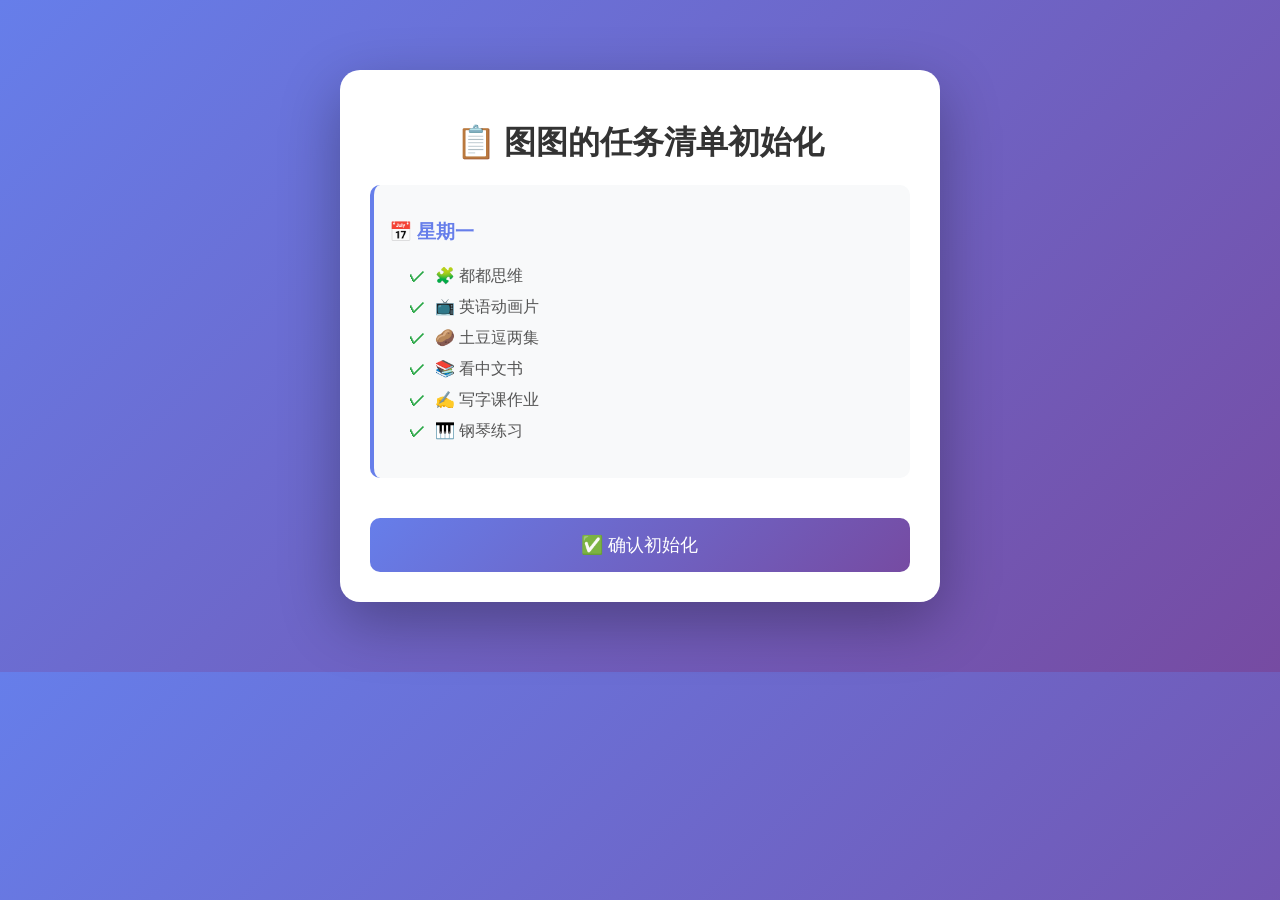
==== init.html @ ba13f6a2 "Add init page for Monday tasks" ====
<!DOCTYPE html>
<html lang="zh-CN">
<head>
    <meta charset="UTF-8">
    <meta name="viewport" content="width=device-width, initial-scale=1.0">
    <title>📋 图图的任务清单 - 初始化</title>
    <style>
        body {
            font-family: -apple-system, BlinkMacSystemFont, "Segoe UI", Roboto, sans-serif;
            max-width: 600px;
            margin: 50px auto;
            padding: 20px;
            background: linear-gradient(135deg, #667eea 0%, #764ba2 100%);
            color: white;
        }
        .card {
            background: white;
            color: #333;
            padding: 30px;
            border-radius: 20px;
            box-shadow: 0 20px 60px rgba(0,0,0,0.3);
        }
        h1 {
            text-align: center;
            margin-bottom: 20px;
        }
        .task-group {
            margin: 20px 0;
            padding: 15px;
            background: #f8f9fa;
            border-radius: 10px;
            border-left: 4px solid #667eea;
        }
        .task-group h3 {
            margin-bottom: 10px;
            color: #667eea;
        }
        .task-list {
            list-style: none;
            padding-left: 20px;
        }
        .task-list li {
            padding: 5px 0;
            color: #555;
        }
        .task-list li::before {
            content: '✓';
            color: #28a745;
            font-weight: bold;
            margin-right: 10px;
        }
        button {
            width: 100%;
            padding: 15px;
            margin-top: 20px;
            border: none;
            background: linear-gradient(135deg, #667eea, #764ba2);
            color: white;
            font-size: 18px;
            border-radius: 10px;
            cursor: pointer;
        }
        button:hover {
            opacity: 0.9;
        }
        .success {
            text-align: center;
            padding: 20px;
            background: #d4edda;
            color: #155724;
            border-radius: 10px;
            margin-top: 20px;
            display: none;
        }
    </style>
</head>
<body>
    <div class="card">
        <h1>📋 图图的任务清单初始化</h1>
        
        <div class="task-group">
            <h3>📅 星期一</h3>
            <ul class="task-list">
                <li>🧩 都都思维</li>
                <li>📺 英语动画片</li>
                <li>🥔 土豆逗两集</li>
                <li>📚 看中文书</li>
                <li>✍️ 写字课作业</li>
                <li>🎹 钢琴练习</li>
            </ul>
        </div>
        
        <button onclick="initTasks()">✅ 确认初始化</button>
        
        <div class="success" id="successMsg">
            🎉 初始化成功！<br>
            <a href="today.html" style="color: #155724; font-weight: bold;">前往任务清单 →</a>
        </div>
    </div>

    <script>
        const WEEKDAY_TASKS = {
            monday: [
                '🧩 都都思维',
                '📺 英语动画片',
                '🥔 土豆逗两集',
                '📚 看中文书',
                '✍️ 写字课作业',
                '🎹 钢琴练习'
            ]
        };

        function initTasks() {
            const storage = {
                tasks: {},
                history: {}
            };

            // 初始化星期一的任务
            storage.tasks.monday = WEEKDAY_TASKS.monday;
            
            // 其他星期初始化为空
            ['sunday', 'tuesday', 'wednesday', 'thursday', 'friday', 'saturday'].forEach(day => {
                storage.tasks[day] = [];
            });

            // 保存到 localStorage
            localStorage.setItem('tudouData', JSON.stringify(storage));

            // 显示成功消息
            document.getElementById('successMsg').style.display = 'block';
            document.querySelector('button').style.display = 'none';
        }
    </script>
</body>
</html>
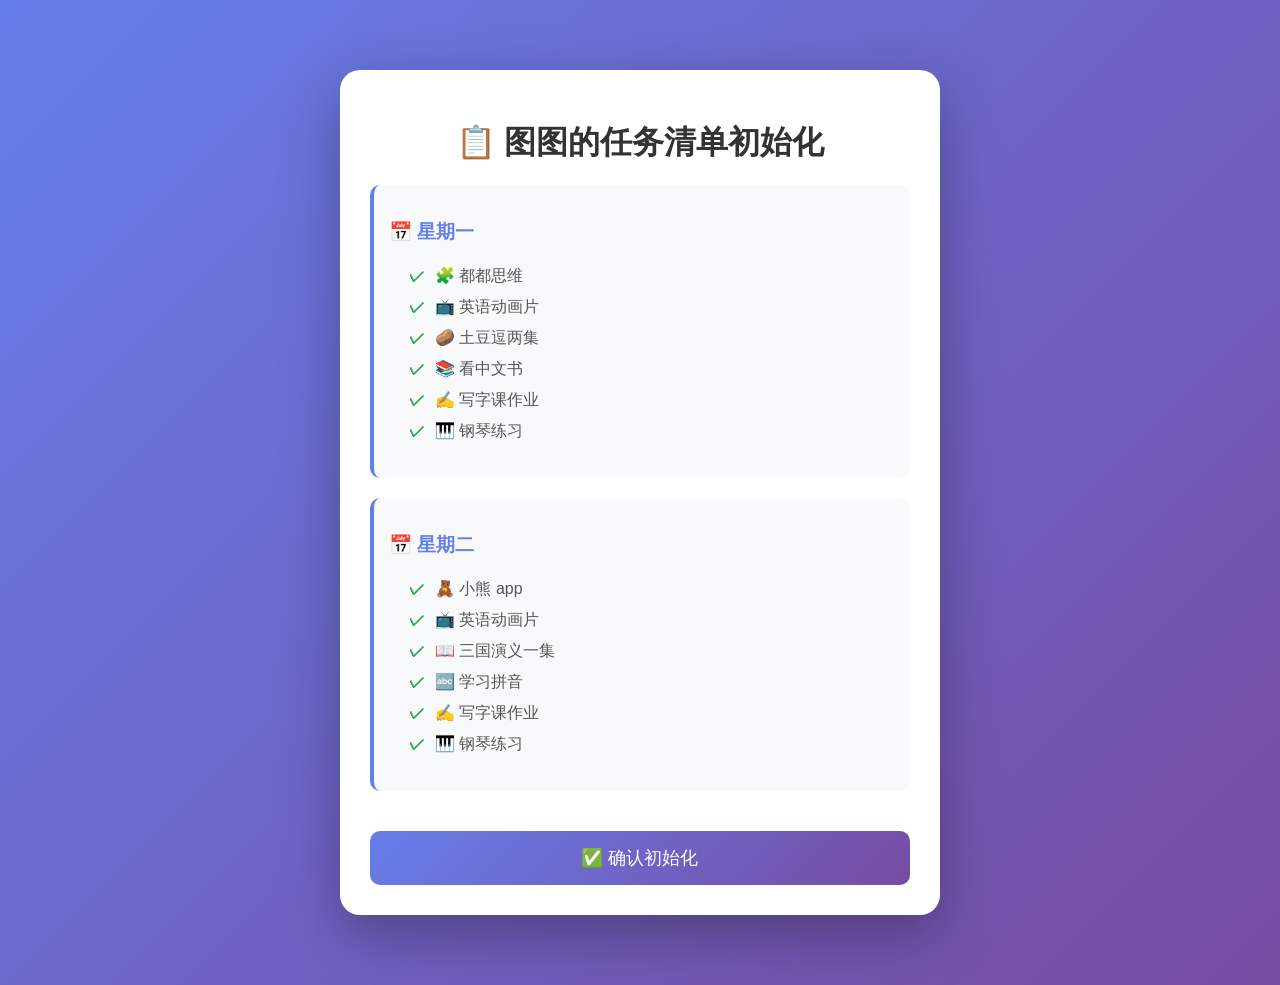
==== commit df76a7d1: "Add Tuesday tasks" ====
--- a/init.html
+++ b/init.html
@@ -90,6 +90,18 @@
             </ul>
         </div>
         
+        <div class="task-group">
+            <h3>📅 星期二</h3>
+            <ul class="task-list">
+                <li>🧸 小熊 app</li>
+                <li>📺 英语动画片</li>
+                <li>📖 三国演义一集</li>
+                <li>🔤 学习拼音</li>
+                <li>✍️ 写字课作业</li>
+                <li>🎹 钢琴练习</li>
+            </ul>
+        </div>
+        
         <button onclick="initTasks()">✅ 确认初始化</button>
         
         <div class="success" id="successMsg">
@@ -107,6 +119,14 @@
                 '📚 看中文书',
                 '✍️ 写字课作业',
                 '🎹 钢琴练习'
+            ],
+            tuesday: [
+                '🧸 小熊 app',
+                '📺 英语动画片',
+                '📖 三国演义一集',
+                '🔤 学习拼音',
+                '✍️ 写字课作业',
+                '🎹 钢琴练习'
             ]
         };
 
@@ -116,11 +136,12 @@
                 history: {}
             };
 
-            // 初始化星期一的任务
+            // 初始化已配置的任务
             storage.tasks.monday = WEEKDAY_TASKS.monday;
+            storage.tasks.tuesday = WEEKDAY_TASKS.tuesday;
             
             // 其他星期初始化为空
-            ['sunday', 'tuesday', 'wednesday', 'thursday', 'friday', 'saturday'].forEach(day => {
+            ['sunday', 'wednesday', 'thursday', 'friday', 'saturday'].forEach(day => {
                 storage.tasks[day] = [];
             });
 
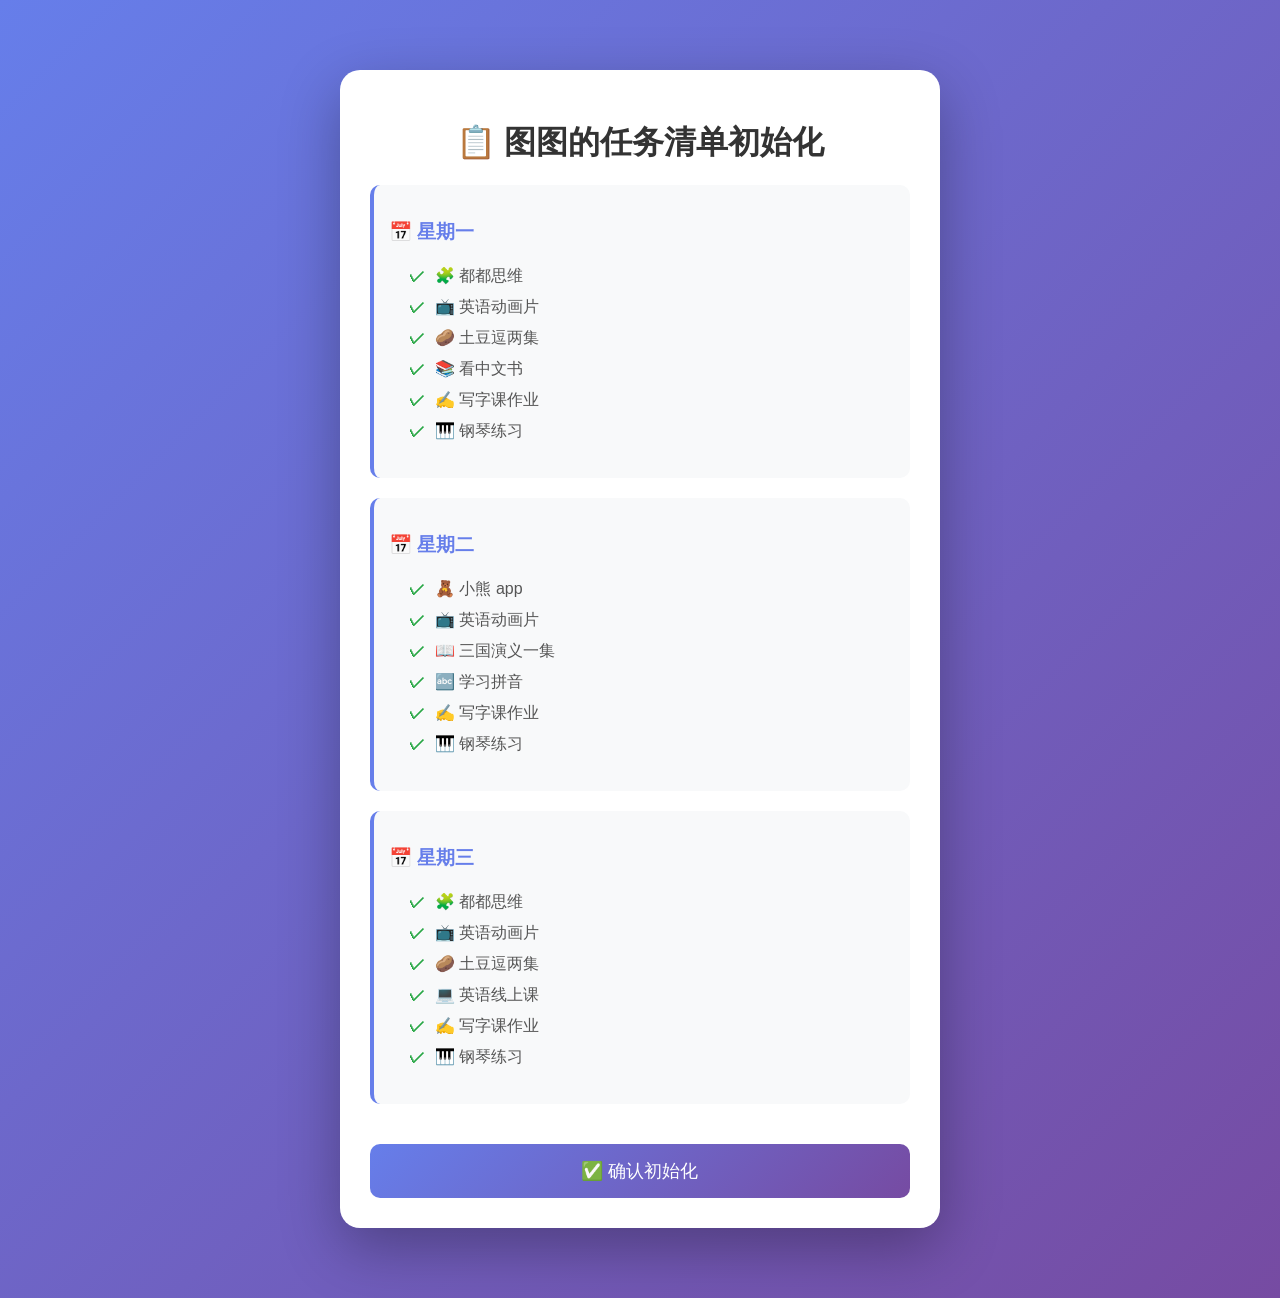
==== commit dd33e38f: "Add Wednesday tasks" ====
--- a/init.html
+++ b/init.html
@@ -102,6 +102,18 @@
             </ul>
         </div>
         
+        <div class="task-group">
+            <h3>📅 星期三</h3>
+            <ul class="task-list">
+                <li>🧩 都都思维</li>
+                <li>📺 英语动画片</li>
+                <li>🥔 土豆逗两集</li>
+                <li>💻 英语线上课</li>
+                <li>✍️ 写字课作业</li>
+                <li>🎹 钢琴练习</li>
+            </ul>
+        </div>
+        
         <button onclick="initTasks()">✅ 确认初始化</button>
         
         <div class="success" id="successMsg">
@@ -127,6 +139,14 @@
                 '🔤 学习拼音',
                 '✍️ 写字课作业',
                 '🎹 钢琴练习'
+            ],
+            wednesday: [
+                '🧩 都都思维',
+                '📺 英语动画片',
+                '🥔 土豆逗两集',
+                '💻 英语线上课',
+                '✍️ 写字课作业',
+                '🎹 钢琴练习'
             ]
         };
 
@@ -139,9 +159,10 @@
             // 初始化已配置的任务
             storage.tasks.monday = WEEKDAY_TASKS.monday;
             storage.tasks.tuesday = WEEKDAY_TASKS.tuesday;
+            storage.tasks.wednesday = WEEKDAY_TASKS.wednesday;
             
             // 其他星期初始化为空
-            ['sunday', 'wednesday', 'thursday', 'friday', 'saturday'].forEach(day => {
+            ['sunday', 'thursday', 'friday', 'saturday'].forEach(day => {
                 storage.tasks[day] = [];
             });
 
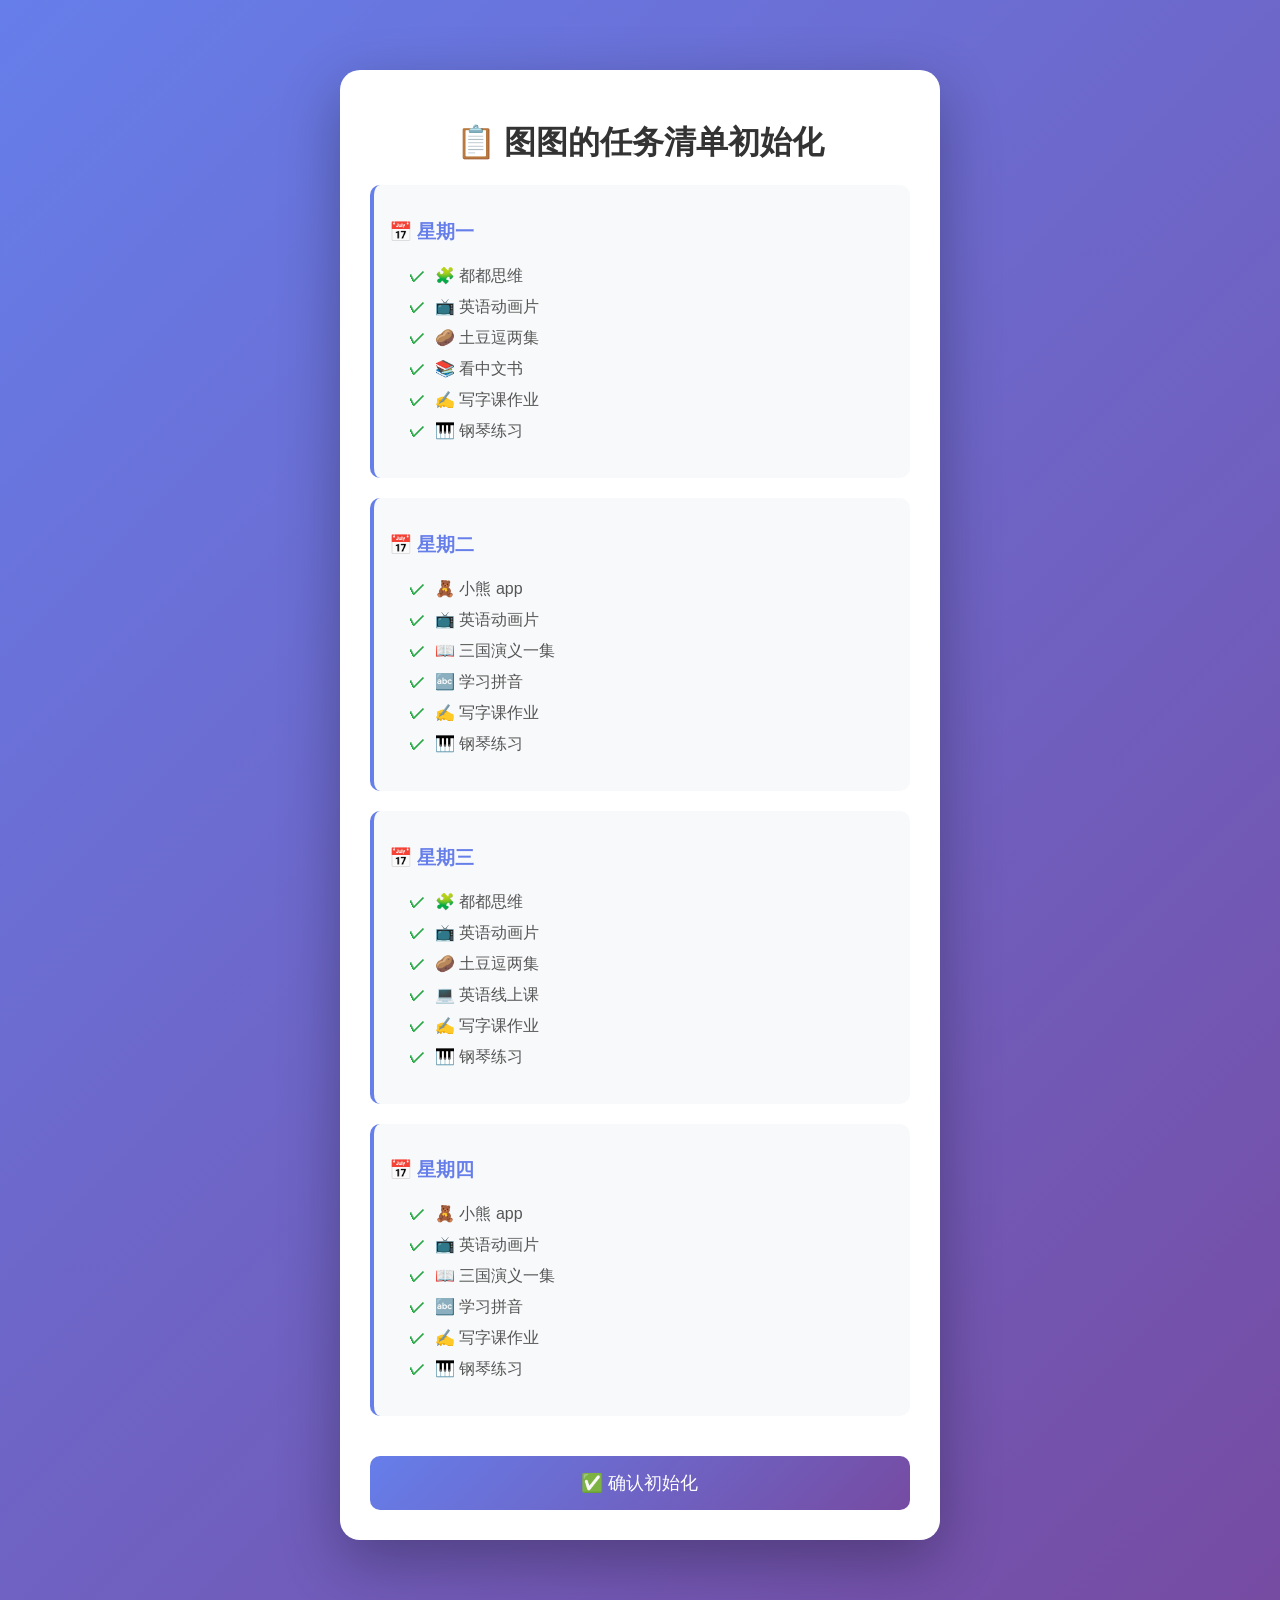
==== commit eba22396: "Add Thursday tasks" ====
--- a/init.html
+++ b/init.html
@@ -114,6 +114,18 @@
             </ul>
         </div>
         
+        <div class="task-group">
+            <h3>📅 星期四</h3>
+            <ul class="task-list">
+                <li>🧸 小熊 app</li>
+                <li>📺 英语动画片</li>
+                <li>📖 三国演义一集</li>
+                <li>🔤 学习拼音</li>
+                <li>✍️ 写字课作业</li>
+                <li>🎹 钢琴练习</li>
+            </ul>
+        </div>
+        
         <button onclick="initTasks()">✅ 确认初始化</button>
         
         <div class="success" id="successMsg">
@@ -147,6 +159,14 @@
                 '💻 英语线上课',
                 '✍️ 写字课作业',
                 '🎹 钢琴练习'
+            ],
+            thursday: [
+                '🧸 小熊 app',
+                '📺 英语动画片',
+                '📖 三国演义一集',
+                '🔤 学习拼音',
+                '✍️ 写字课作业',
+                '🎹 钢琴练习'
             ]
         };
 
@@ -160,9 +180,10 @@
             storage.tasks.monday = WEEKDAY_TASKS.monday;
             storage.tasks.tuesday = WEEKDAY_TASKS.tuesday;
             storage.tasks.wednesday = WEEKDAY_TASKS.wednesday;
+            storage.tasks.thursday = WEEKDAY_TASKS.thursday;
             
             // 其他星期初始化为空
-            ['sunday', 'thursday', 'friday', 'saturday'].forEach(day => {
+            ['sunday', 'friday', 'saturday'].forEach(day => {
                 storage.tasks[day] = [];
             });
 
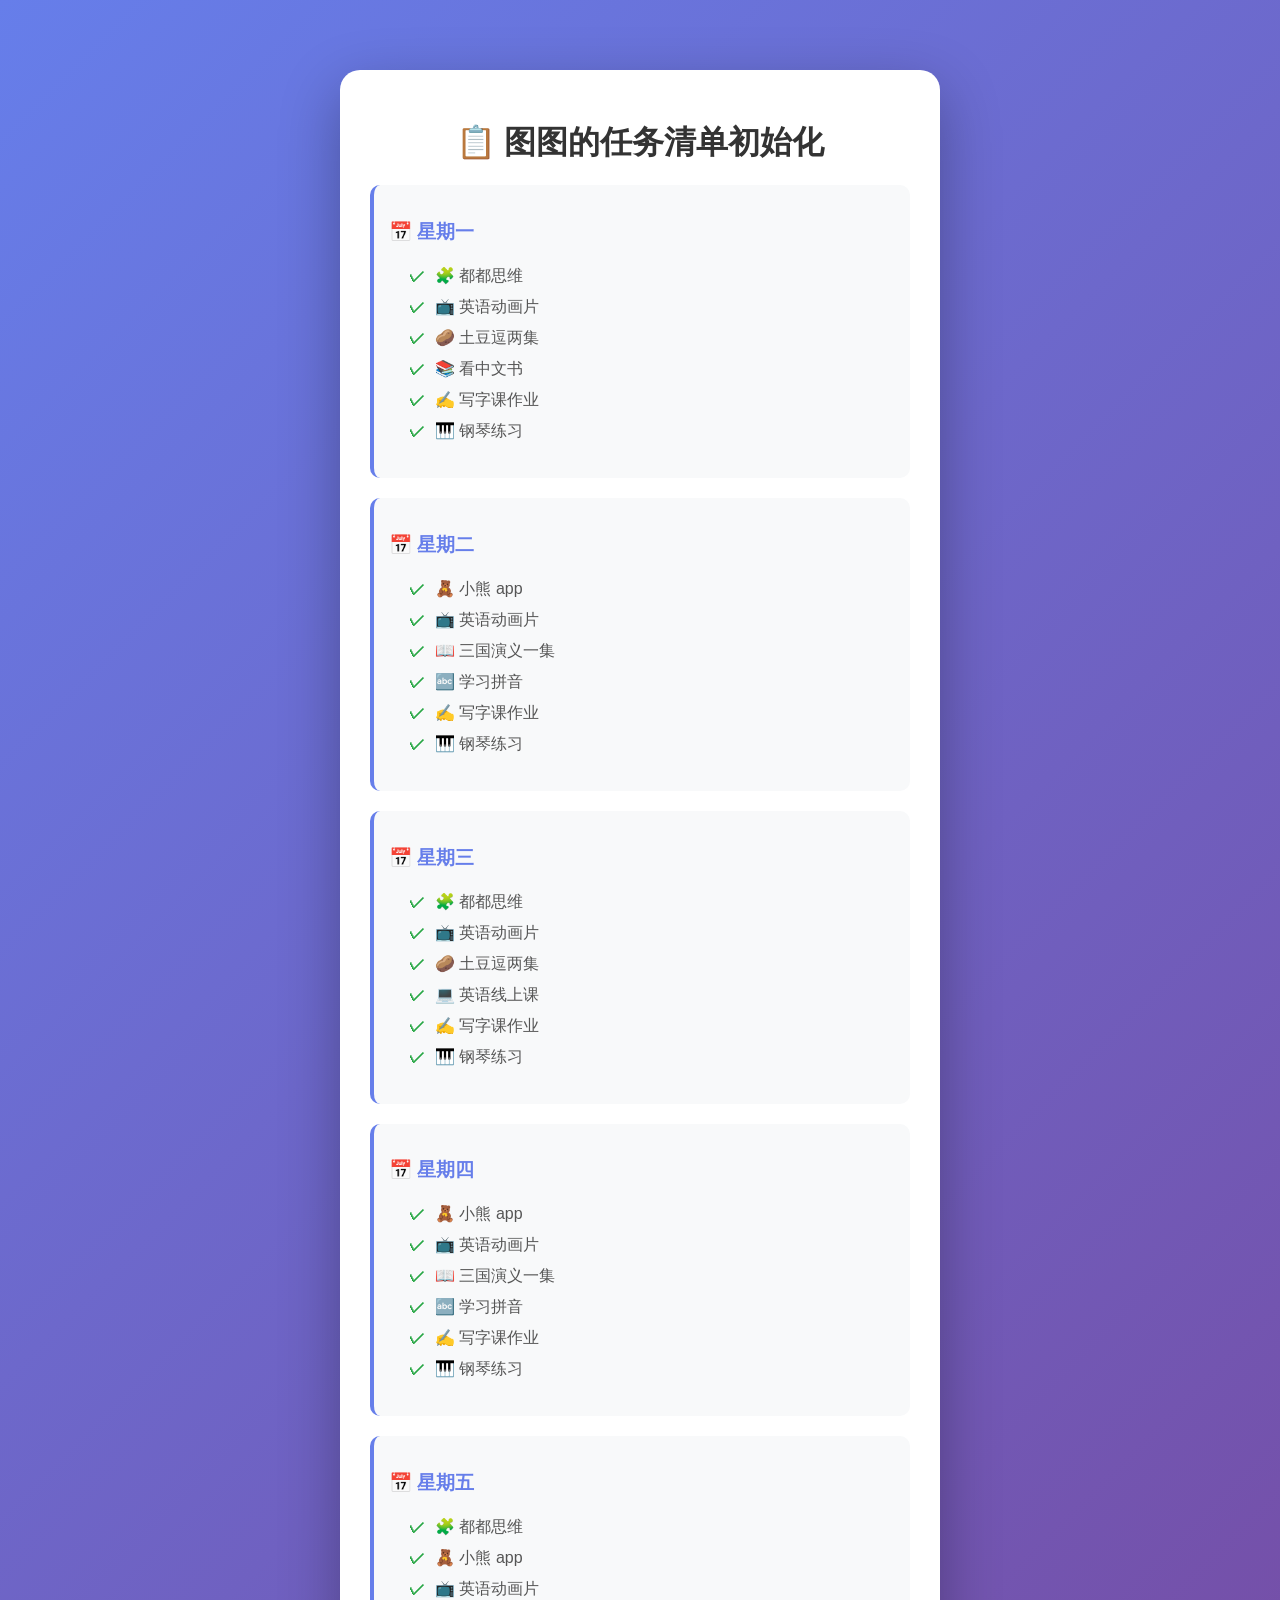
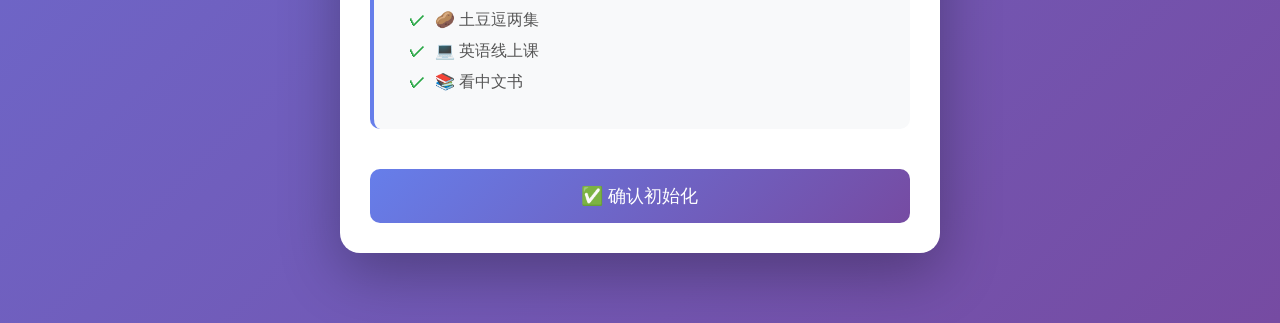
==== commit 68345c0f: "Add Friday tasks" ====
--- a/init.html
+++ b/init.html
@@ -126,6 +126,18 @@
             </ul>
         </div>
         
+        <div class="task-group">
+            <h3>📅 星期五</h3>
+            <ul class="task-list">
+                <li>🧩 都都思维</li>
+                <li>🧸 小熊 app</li>
+                <li>📺 英语动画片</li>
+                <li>🥔 土豆逗两集</li>
+                <li>💻 英语线上课</li>
+                <li>📚 看中文书</li>
+            </ul>
+        </div>
+        
         <button onclick="initTasks()">✅ 确认初始化</button>
         
         <div class="success" id="successMsg">
@@ -167,6 +179,14 @@
                 '🔤 学习拼音',
                 '✍️ 写字课作业',
                 '🎹 钢琴练习'
+            ],
+            friday: [
+                '🧩 都都思维',
+                '🧸 小熊 app',
+                '📺 英语动画片',
+                '🥔 土豆逗两集',
+                '💻 英语线上课',
+                '📚 看中文书'
             ]
         };
 
@@ -181,9 +201,10 @@
             storage.tasks.tuesday = WEEKDAY_TASKS.tuesday;
             storage.tasks.wednesday = WEEKDAY_TASKS.wednesday;
             storage.tasks.thursday = WEEKDAY_TASKS.thursday;
+            storage.tasks.friday = WEEKDAY_TASKS.friday;
             
             // 其他星期初始化为空
-            ['sunday', 'friday', 'saturday'].forEach(day => {
+            ['sunday', 'saturday'].forEach(day => {
                 storage.tasks[day] = [];
             });
 
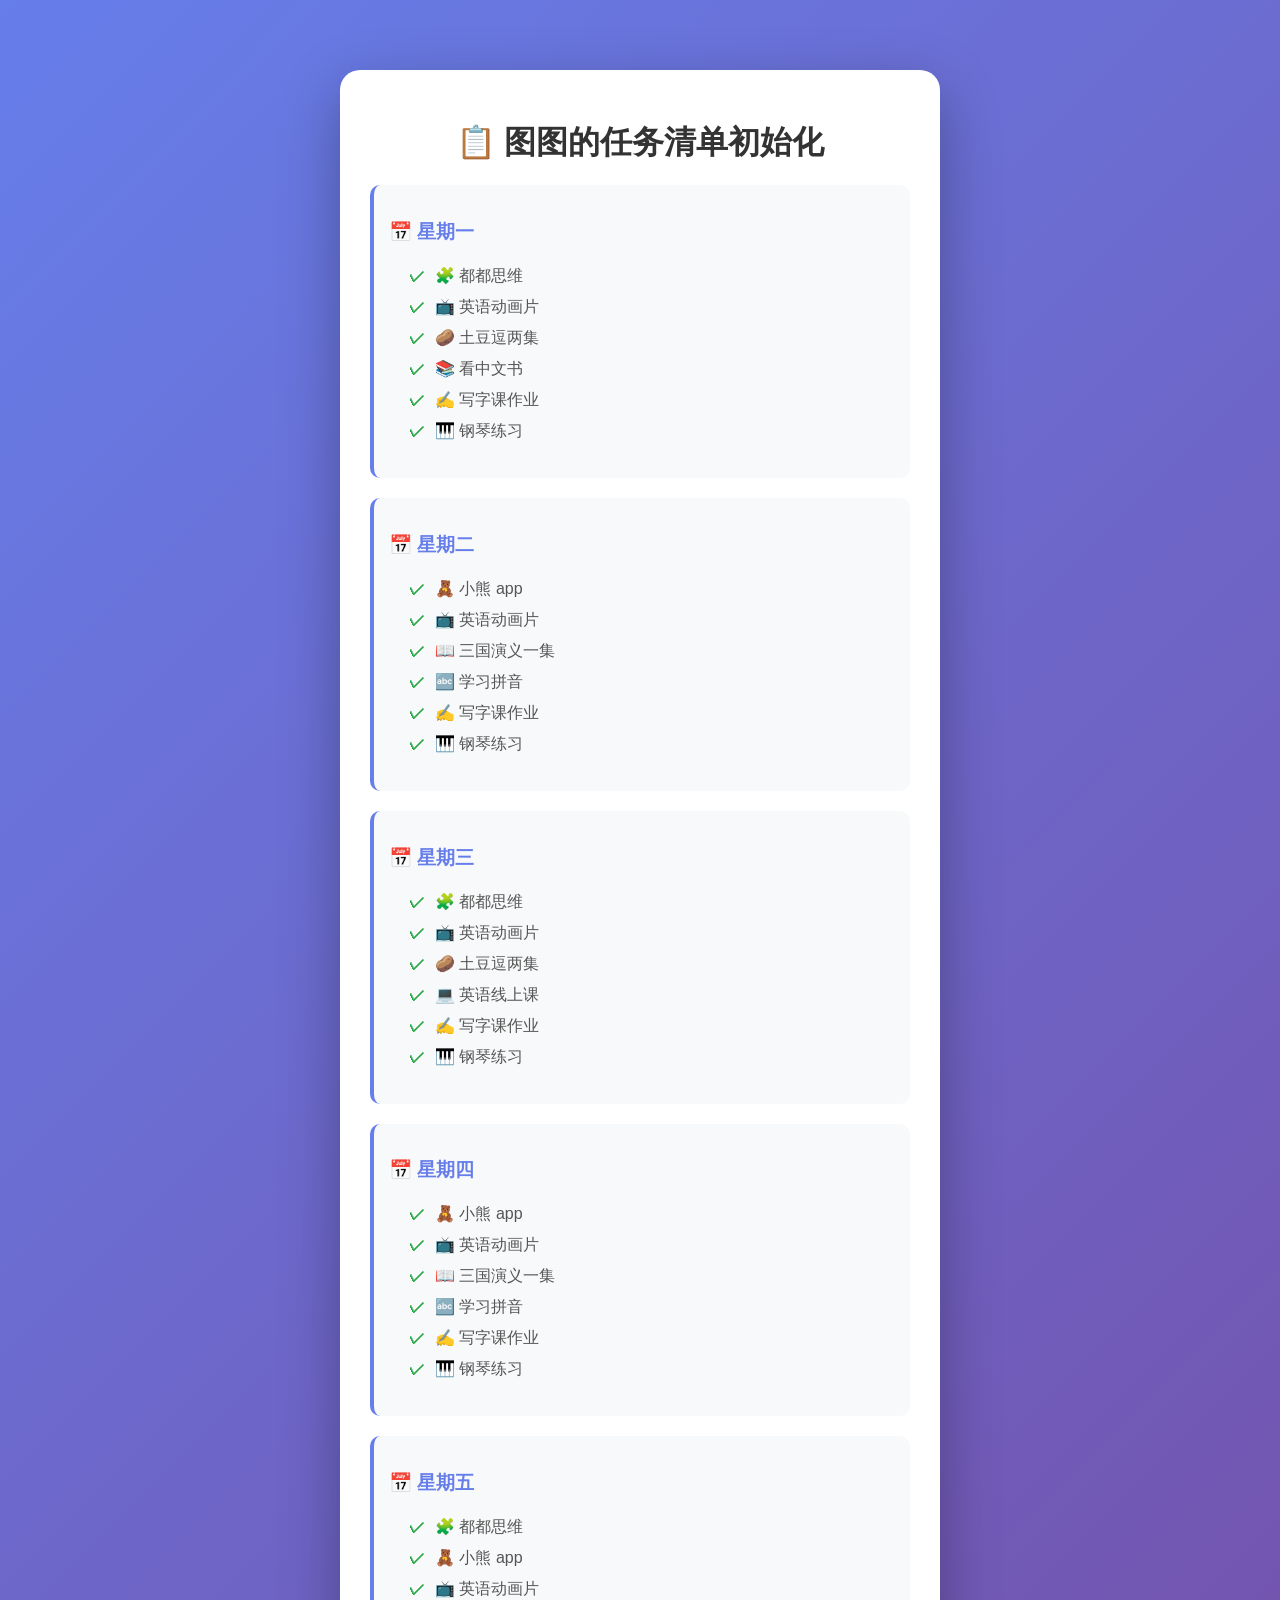
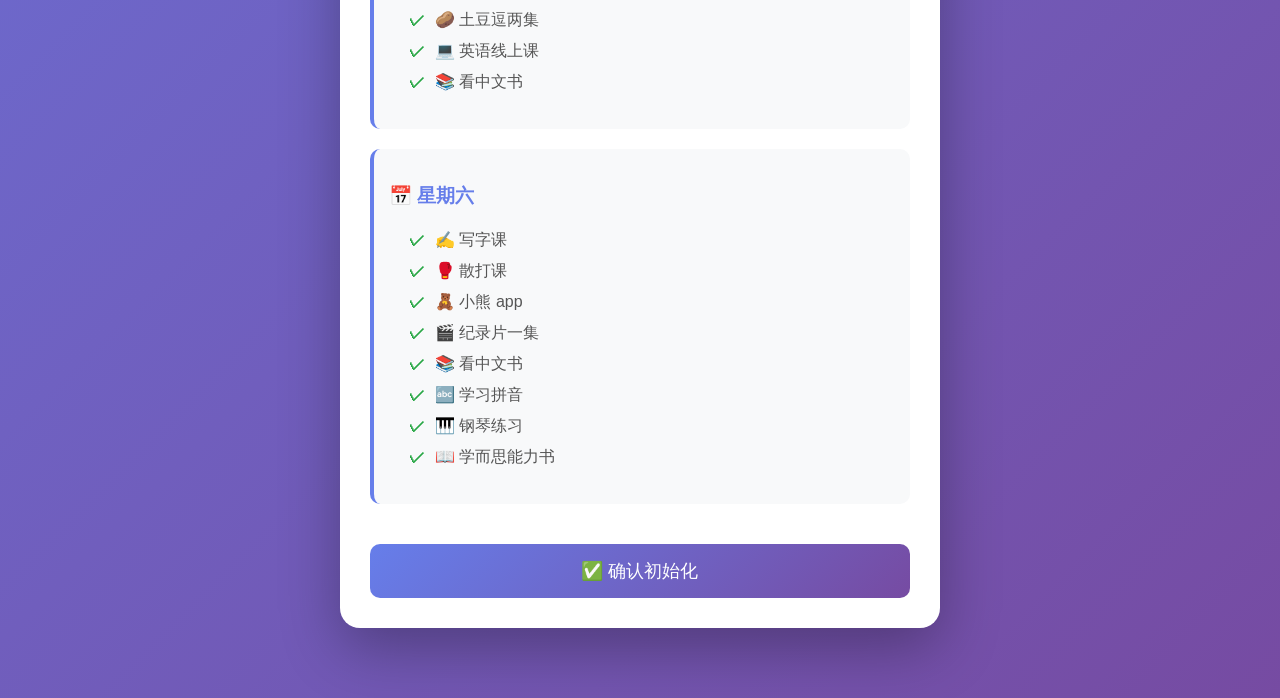
==== commit b487f948: "Add Saturday tasks" ====
--- a/init.html
+++ b/init.html
@@ -138,6 +138,20 @@
             </ul>
         </div>
         
+        <div class="task-group">
+            <h3>📅 星期六</h3>
+            <ul class="task-list">
+                <li>✍️ 写字课</li>
+                <li>🥊 散打课</li>
+                <li>🧸 小熊 app</li>
+                <li>🎬 纪录片一集</li>
+                <li>📚 看中文书</li>
+                <li>🔤 学习拼音</li>
+                <li>🎹 钢琴练习</li>
+                <li>📖 学而思能力书</li>
+            </ul>
+        </div>
+        
         <button onclick="initTasks()">✅ 确认初始化</button>
         
         <div class="success" id="successMsg">
@@ -187,6 +201,16 @@
                 '🥔 土豆逗两集',
                 '💻 英语线上课',
                 '📚 看中文书'
+            ],
+            saturday: [
+                '✍️ 写字课',
+                '🥊 散打课',
+                '🧸 小熊 app',
+                '🎬 纪录片一集',
+                '📚 看中文书',
+                '🔤 学习拼音',
+                '🎹 钢琴练习',
+                '📖 学而思能力书'
             ]
         };
 
@@ -202,11 +226,10 @@
             storage.tasks.wednesday = WEEKDAY_TASKS.wednesday;
             storage.tasks.thursday = WEEKDAY_TASKS.thursday;
             storage.tasks.friday = WEEKDAY_TASKS.friday;
+            storage.tasks.saturday = WEEKDAY_TASKS.saturday;
             
-            // 其他星期初始化为空
-            ['sunday', 'saturday'].forEach(day => {
-                storage.tasks[day] = [];
-            });
+            // 星期日初始化为空
+            storage.tasks.sunday = [];
 
             // 保存到 localStorage
             localStorage.setItem('tudouData', JSON.stringify(storage));
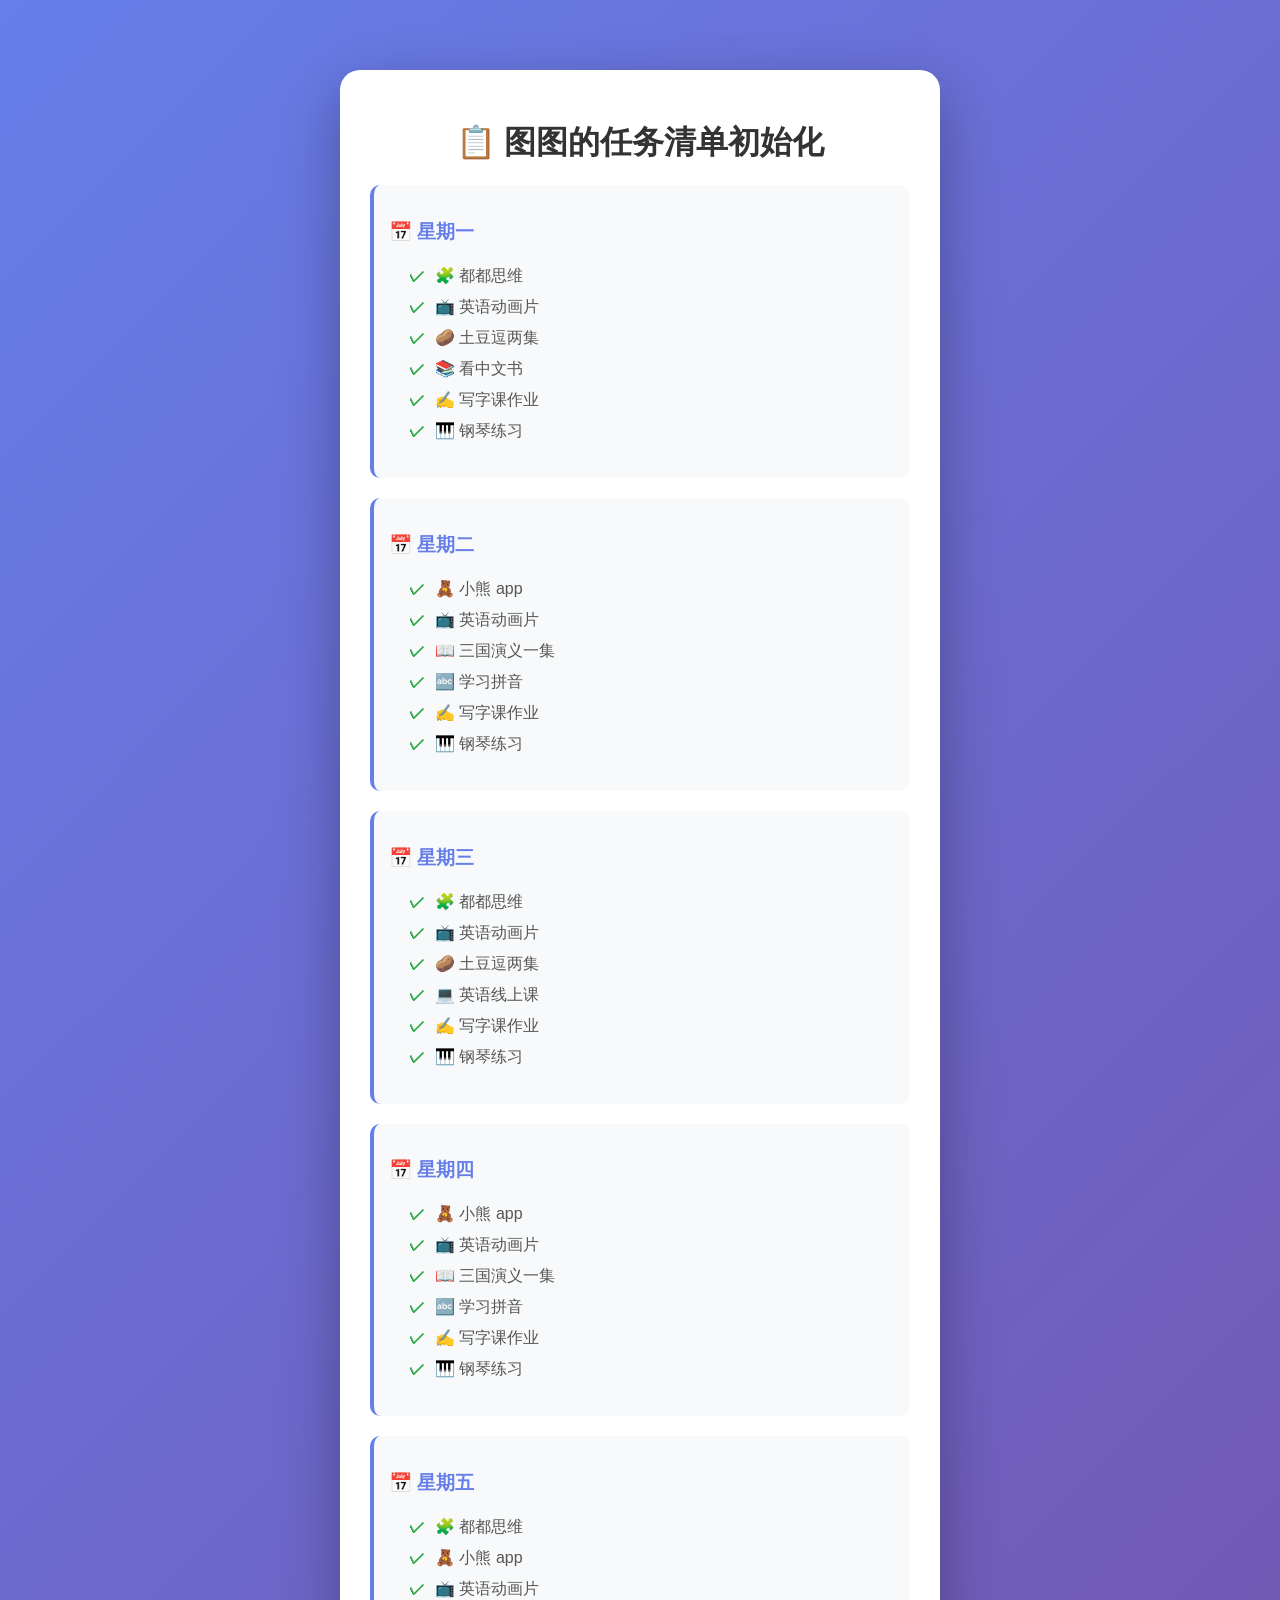
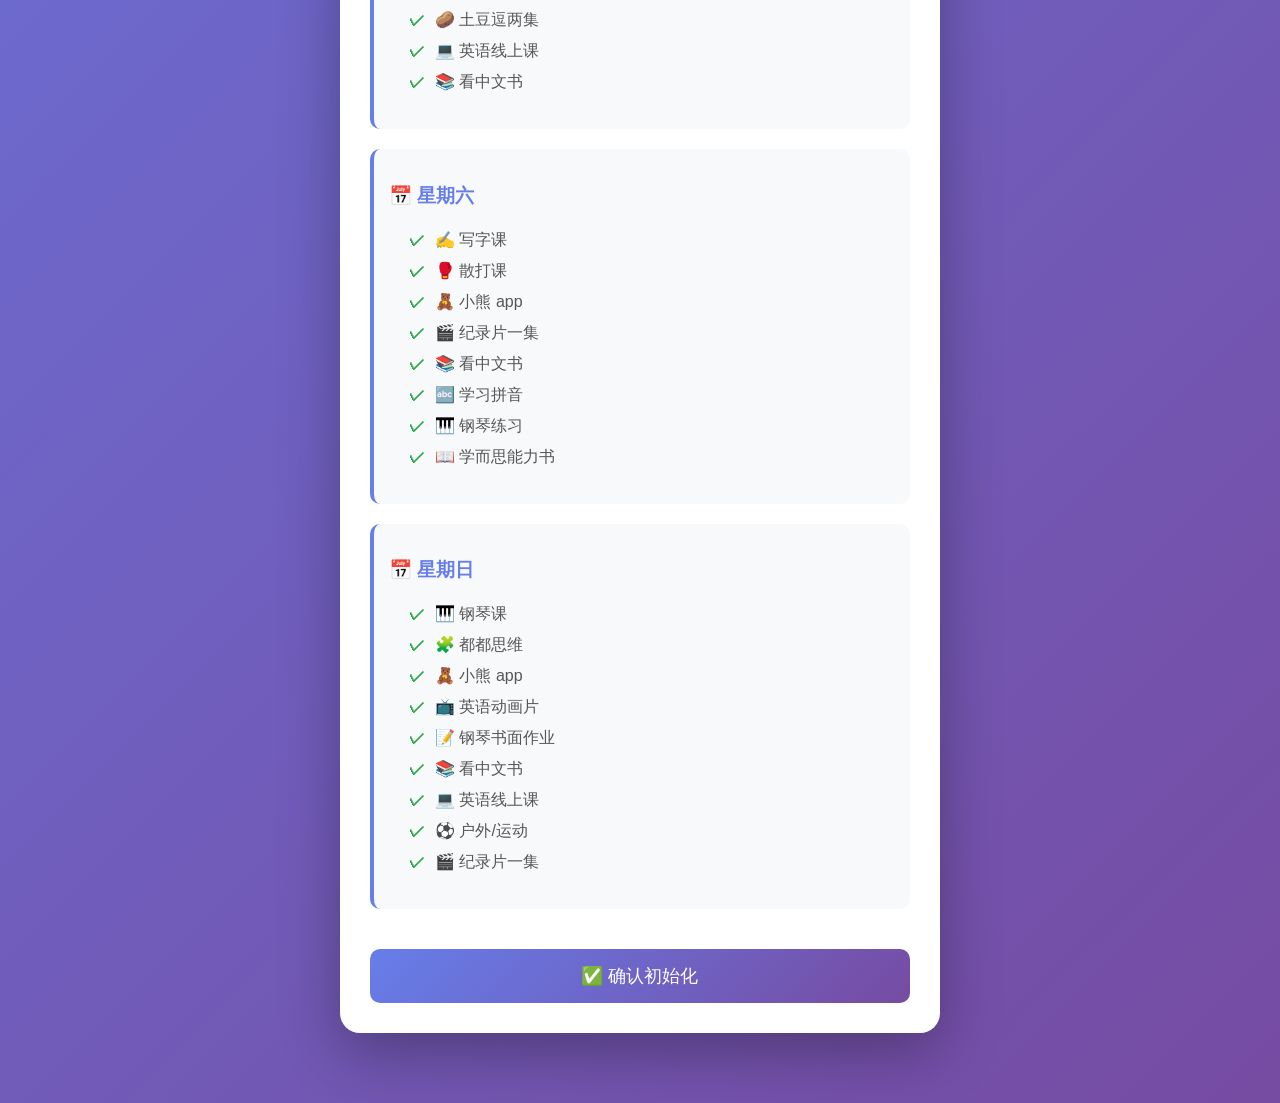
==== commit 75e5e7ef: "Add Sunday tasks - 一周任务配置完成" ====
--- a/init.html
+++ b/init.html
@@ -152,6 +152,21 @@
             </ul>
         </div>
         
+        <div class="task-group">
+            <h3>📅 星期日</h3>
+            <ul class="task-list">
+                <li>🎹 钢琴课</li>
+                <li>🧩 都都思维</li>
+                <li>🧸 小熊 app</li>
+                <li>📺 英语动画片</li>
+                <li>📝 钢琴书面作业</li>
+                <li>📚 看中文书</li>
+                <li>💻 英语线上课</li>
+                <li>⚽ 户外/运动</li>
+                <li>🎬 纪录片一集</li>
+            </ul>
+        </div>
+        
         <button onclick="initTasks()">✅ 确认初始化</button>
         
         <div class="success" id="successMsg">
@@ -211,6 +226,17 @@
                 '🔤 学习拼音',
                 '🎹 钢琴练习',
                 '📖 学而思能力书'
+            ],
+            sunday: [
+                '🎹 钢琴课',
+                '🧩 都都思维',
+                '🧸 小熊 app',
+                '📺 英语动画片',
+                '📝 钢琴书面作业',
+                '📚 看中文书',
+                '💻 英语线上课',
+                '⚽ 户外/运动',
+                '🎬 纪录片一集'
             ]
         };
 
@@ -227,9 +253,7 @@
             storage.tasks.thursday = WEEKDAY_TASKS.thursday;
             storage.tasks.friday = WEEKDAY_TASKS.friday;
             storage.tasks.saturday = WEEKDAY_TASKS.saturday;
-            
-            // 星期日初始化为空
-            storage.tasks.sunday = [];
+            storage.tasks.sunday = WEEKDAY_TASKS.sunday;
 
             // 保存到 localStorage
             localStorage.setItem('tudouData', JSON.stringify(storage));
